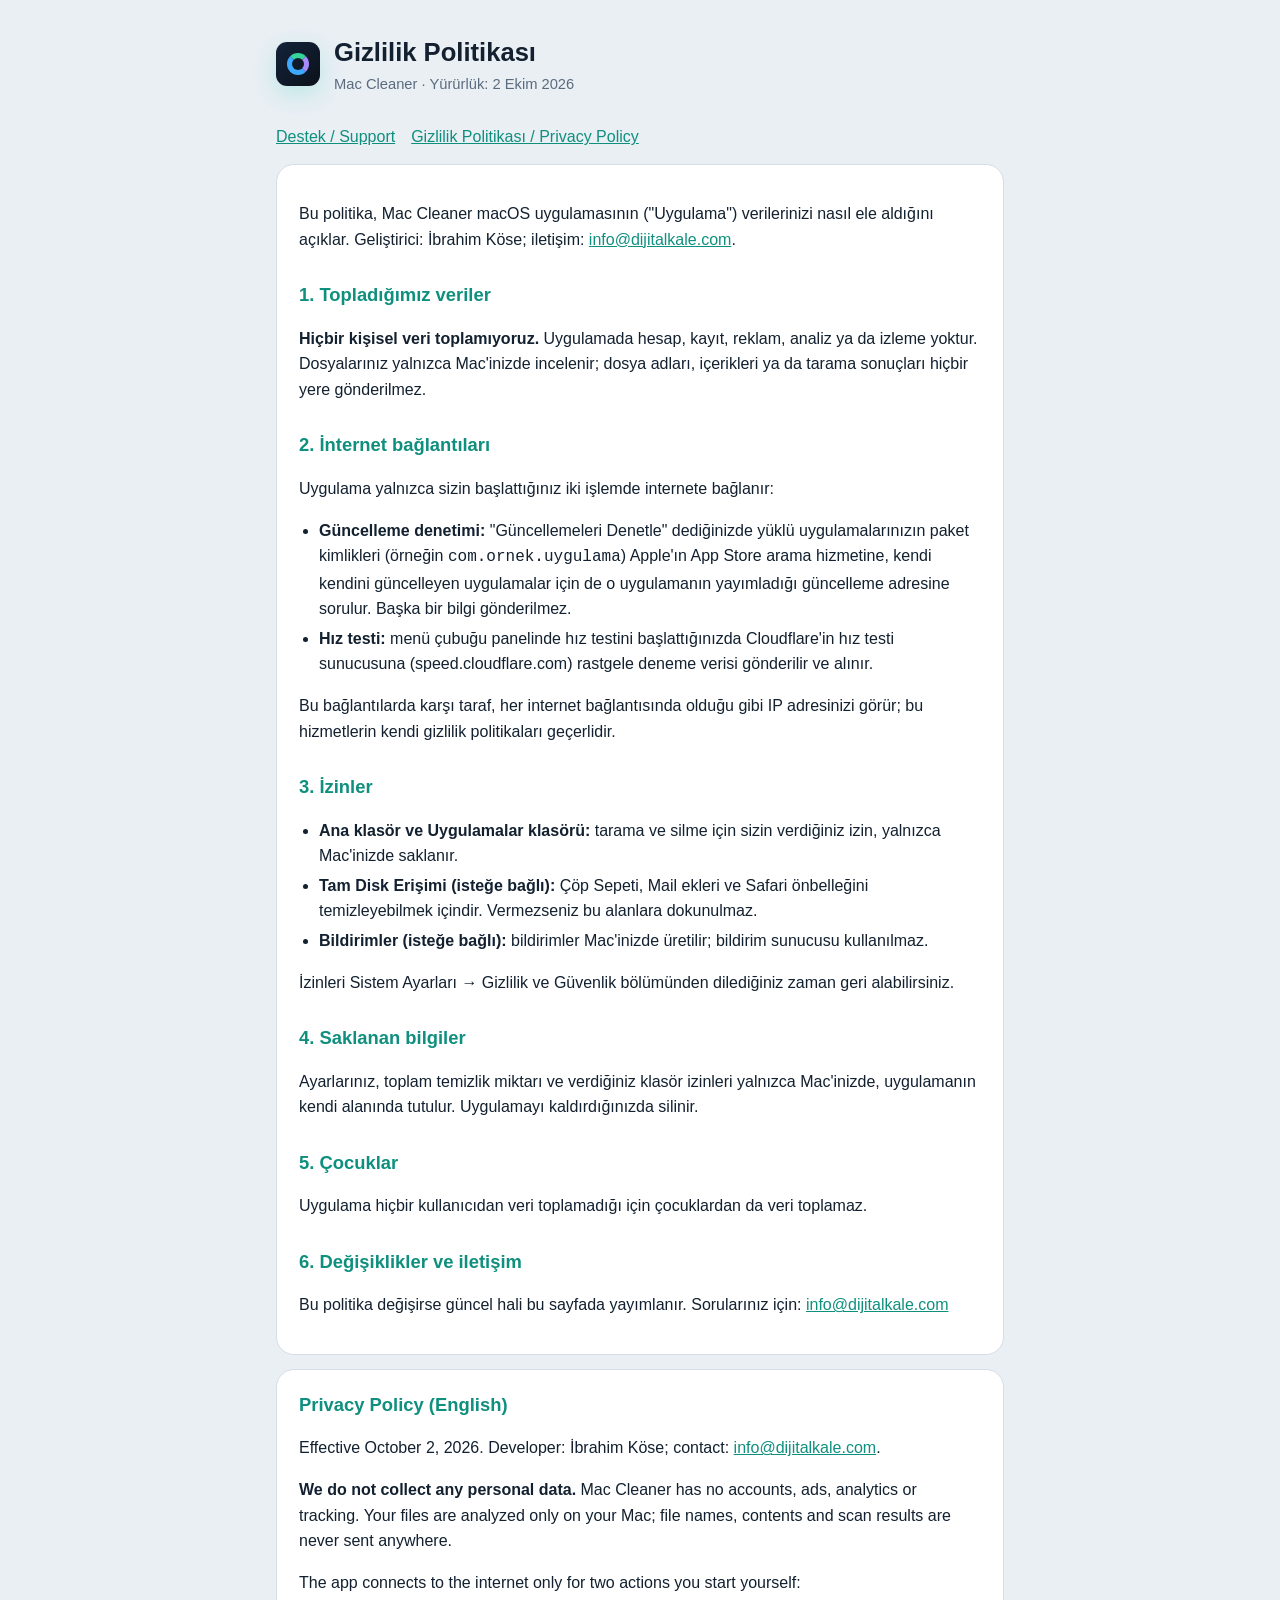
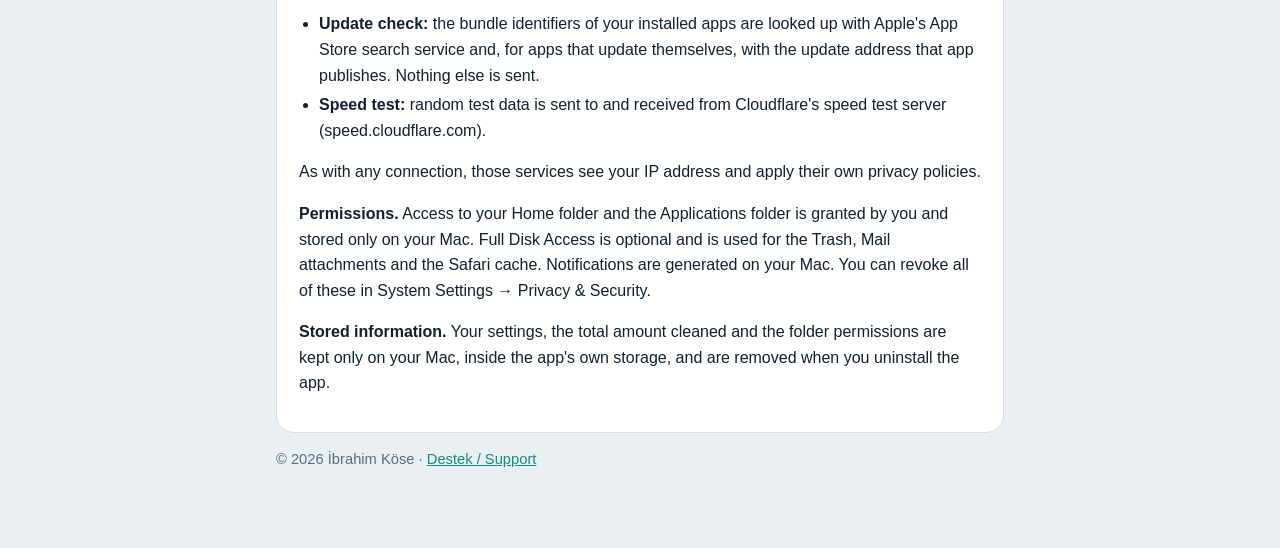
==== gizlilik.html @ 68f70c66 "Mac Cleaner support and privacy pages Co-Authored-By: Claude Fable 5.1 <noreply@anthropic.com>" ====
<!doctype html><html lang="tr"><head><meta charset="utf-8"><meta name="viewport" content="width=device-width,initial-scale=1">
<title>Mac Cleaner — Gizlilik Politikası</title><link rel="stylesheet" href="stil.css"></head><body><main>
<header><div class="logo"><span></span></div><div><h1>Gizlilik Politikası</h1><div class="soluk">Mac Cleaner · Yürürlük: 2 Ekim 2026</div></div></header>
<nav><a href="./">Destek / Support</a><a href="gizlilik.html">Gizlilik Politikası / Privacy Policy</a></nav>
<div class="kart">
<p>Bu politika, Mac Cleaner macOS uygulamasının ("Uygulama") verilerinizi nasıl ele aldığını açıklar. Geliştirici: İbrahim Köse; iletişim: <a href="mailto:info@dijitalkale.com">info@dijitalkale.com</a>.</p>

<h2>1. Topladığımız veriler</h2>
<p><strong>Hiçbir kişisel veri toplamıyoruz.</strong> Uygulamada hesap, kayıt, reklam, analiz ya da izleme yoktur. Dosyalarınız yalnızca Mac'inizde incelenir; dosya adları, içerikleri ya da tarama sonuçları hiçbir yere gönderilmez.</p>

<h2>2. İnternet bağlantıları</h2>
<p>Uygulama yalnızca sizin başlattığınız iki işlemde internete bağlanır:</p>
<ul>
<li><strong>Güncelleme denetimi:</strong> "Güncellemeleri Denetle" dediğinizde yüklü uygulamalarınızın paket kimlikleri (örneğin <code>com.ornek.uygulama</code>) Apple'ın App Store arama hizmetine, kendi kendini güncelleyen uygulamalar için de o uygulamanın yayımladığı güncelleme adresine sorulur. Başka bir bilgi gönderilmez.</li>
<li><strong>Hız testi:</strong> menü çubuğu panelinde hız testini başlattığınızda Cloudflare'in hız testi sunucusuna (speed.cloudflare.com) rastgele deneme verisi gönderilir ve alınır.</li>
</ul>
<p>Bu bağlantılarda karşı taraf, her internet bağlantısında olduğu gibi IP adresinizi görür; bu hizmetlerin kendi gizlilik politikaları geçerlidir.</p>

<h2>3. İzinler</h2>
<ul>
<li><strong>Ana klasör ve Uygulamalar klasörü:</strong> tarama ve silme için sizin verdiğiniz izin, yalnızca Mac'inizde saklanır.</li>
<li><strong>Tam Disk Erişimi (isteğe bağlı):</strong> Çöp Sepeti, Mail ekleri ve Safari önbelleğini temizleyebilmek içindir. Vermezseniz bu alanlara dokunulmaz.</li>
<li><strong>Bildirimler (isteğe bağlı):</strong> bildirimler Mac'inizde üretilir; bildirim sunucusu kullanılmaz.</li>
</ul>
<p>İzinleri Sistem Ayarları → Gizlilik ve Güvenlik bölümünden dilediğiniz zaman geri alabilirsiniz.</p>

<h2>4. Saklanan bilgiler</h2>
<p>Ayarlarınız, toplam temizlik miktarı ve verdiğiniz klasör izinleri yalnızca Mac'inizde, uygulamanın kendi alanında tutulur. Uygulamayı kaldırdığınızda silinir.</p>

<h2>5. Çocuklar</h2>
<p>Uygulama hiçbir kullanıcıdan veri toplamadığı için çocuklardan da veri toplamaz.</p>

<h2>6. Değişiklikler ve iletişim</h2>
<p>Bu politika değişirse güncel hali bu sayfada yayımlanır. Sorularınız için: <a href="mailto:info@dijitalkale.com">info@dijitalkale.com</a></p>
</div>

<div class="kart" lang="en">
<h2 style="margin-top:0">Privacy Policy (English)</h2>
<p>Effective October 2, 2026. Developer: İbrahim Köse; contact: <a href="mailto:info@dijitalkale.com">info@dijitalkale.com</a>.</p>
<p><strong>We do not collect any personal data.</strong> Mac Cleaner has no accounts, ads, analytics or tracking. Your files are analyzed only on your Mac; file names, contents and scan results are never sent anywhere.</p>
<p>The app connects to the internet only for two actions you start yourself:</p>
<ul>
<li><strong>Update check:</strong> the bundle identifiers of your installed apps are looked up with Apple's App Store search service and, for apps that update themselves, with the update address that app publishes. Nothing else is sent.</li>
<li><strong>Speed test:</strong> random test data is sent to and received from Cloudflare's speed test server (speed.cloudflare.com).</li>
</ul>
<p>As with any connection, those services see your IP address and apply their own privacy policies.</p>
<p><strong>Permissions.</strong> Access to your Home folder and the Applications folder is granted by you and stored only on your Mac. Full Disk Access is optional and is used for the Trash, Mail attachments and the Safari cache. Notifications are generated on your Mac. You can revoke all of these in System Settings → Privacy &amp; Security.</p>
<p><strong>Stored information.</strong> Your settings, the total amount cleaned and the folder permissions are kept only on your Mac, inside the app's own storage, and are removed when you uninstall the app.</p>
</div>
<p class="soluk">© 2026 İbrahim Köse · <a href="./">Destek / Support</a></p>
</main></body></html>
---- stil.css ----
:root{--zemin:#0B111A;--kart:#131E2E;--kenar:#22334A;--metin:#E8EEF5;--soluk:#93A3B8;--vurgu:#35C2AF}
@media (prefers-color-scheme: light){:root{--zemin:#EAEFF4;--kart:#FFFFFF;--kenar:#D5DDE6;--metin:#12202F;--soluk:#5B6B7F;--vurgu:#0F8F7E}}
*{box-sizing:border-box}body{margin:0;background:var(--zemin);color:var(--metin);font:16px/1.6 -apple-system,BlinkMacSystemFont,"Segoe UI",Roboto,sans-serif}
main{max-width:760px;margin:0 auto;padding:32px 16px 64px}
header{display:flex;align-items:center;gap:14px;margin-bottom:28px}
header .logo{width:44px;height:44px;border-radius:11px;background:linear-gradient(135deg,#13233A,#0B111A);display:grid;place-items:center;box-shadow:0 8px 24px rgba(45,212,191,.25)}
header .logo span{width:22px;height:22px;border-radius:50%;border:5px solid #3DA8FF;border-top-color:#35D49A;border-right-color:#A78BFA;display:block}
h1{font-size:1.6rem;margin:0}h2{font-size:1.15rem;margin:28px 0 8px;color:var(--vurgu)}
.kart{background:var(--kart);border:1px solid var(--kenar);border-radius:18px;padding:20px 22px;margin:14px 0}
a{color:var(--vurgu)}.soluk{color:var(--soluk);font-size:.92rem}ul{padding-left:20px}li{margin:4px 0}
nav a{margin-right:16px}
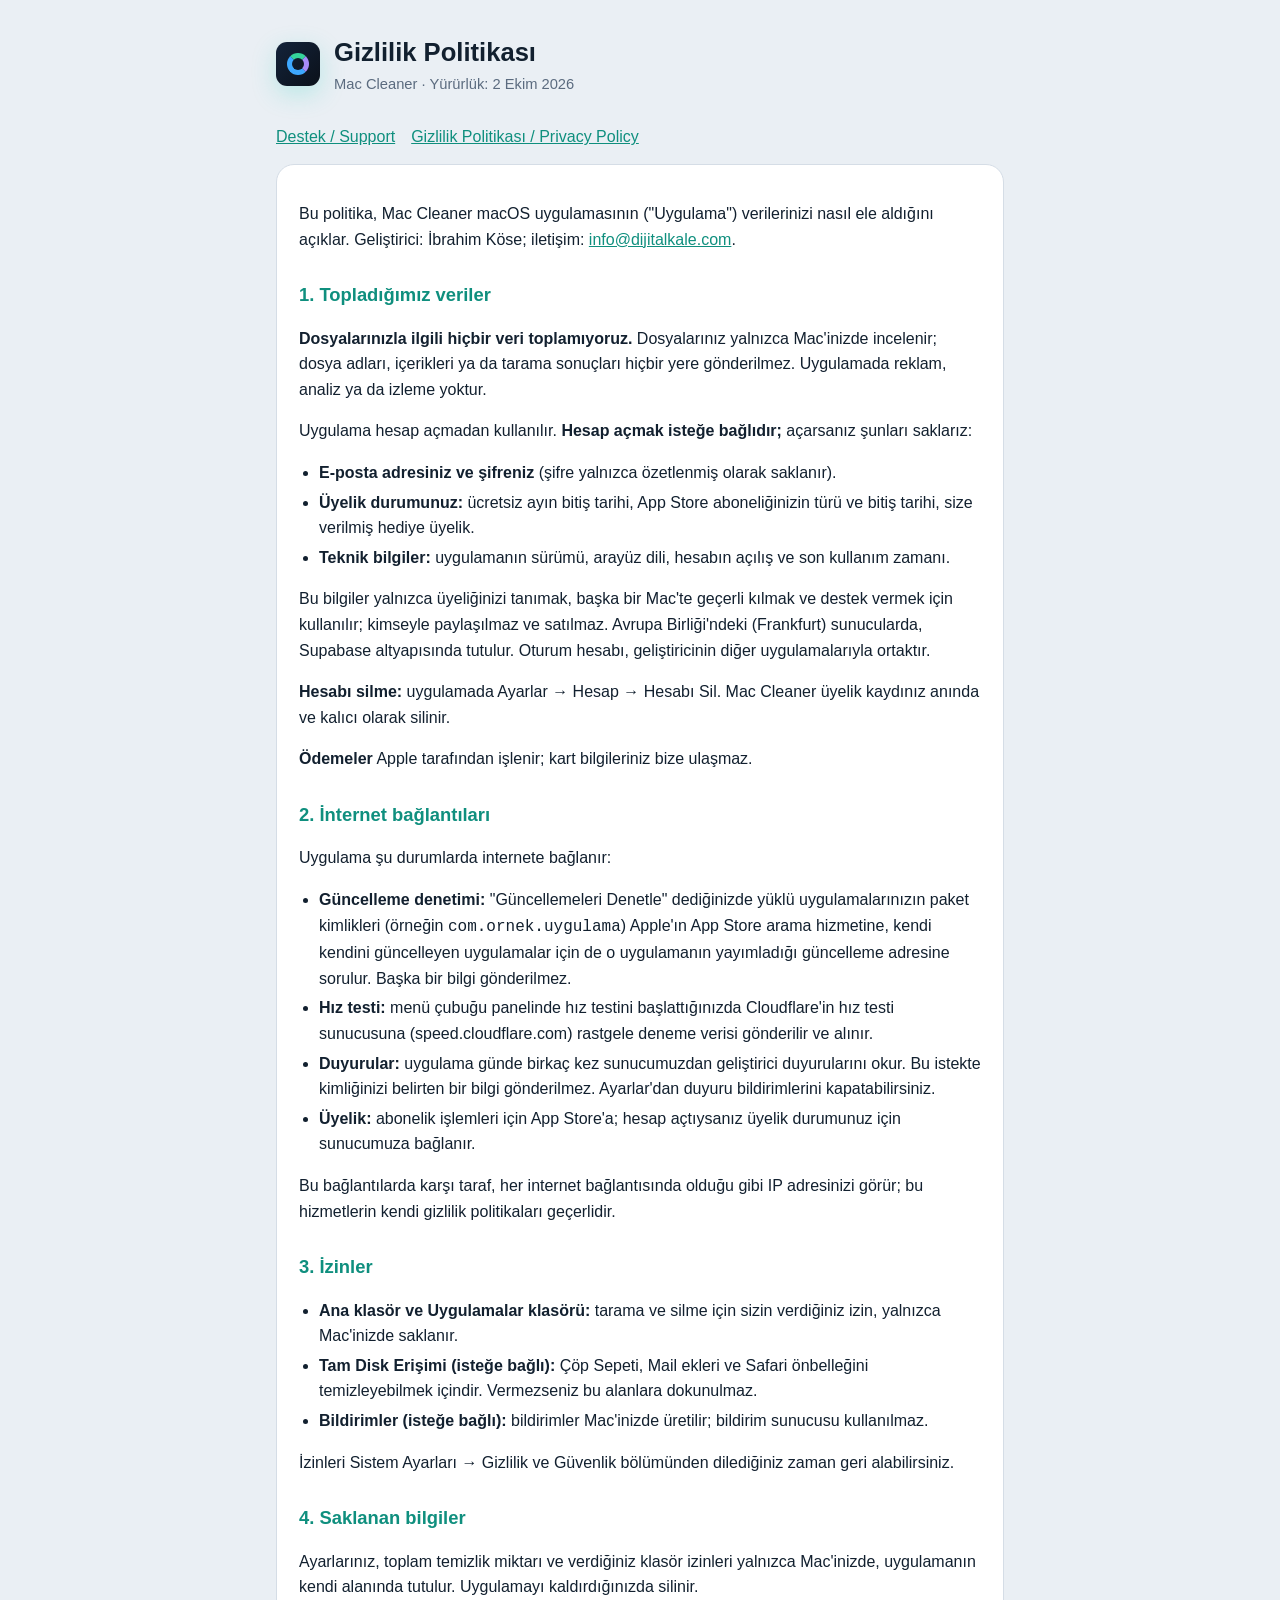
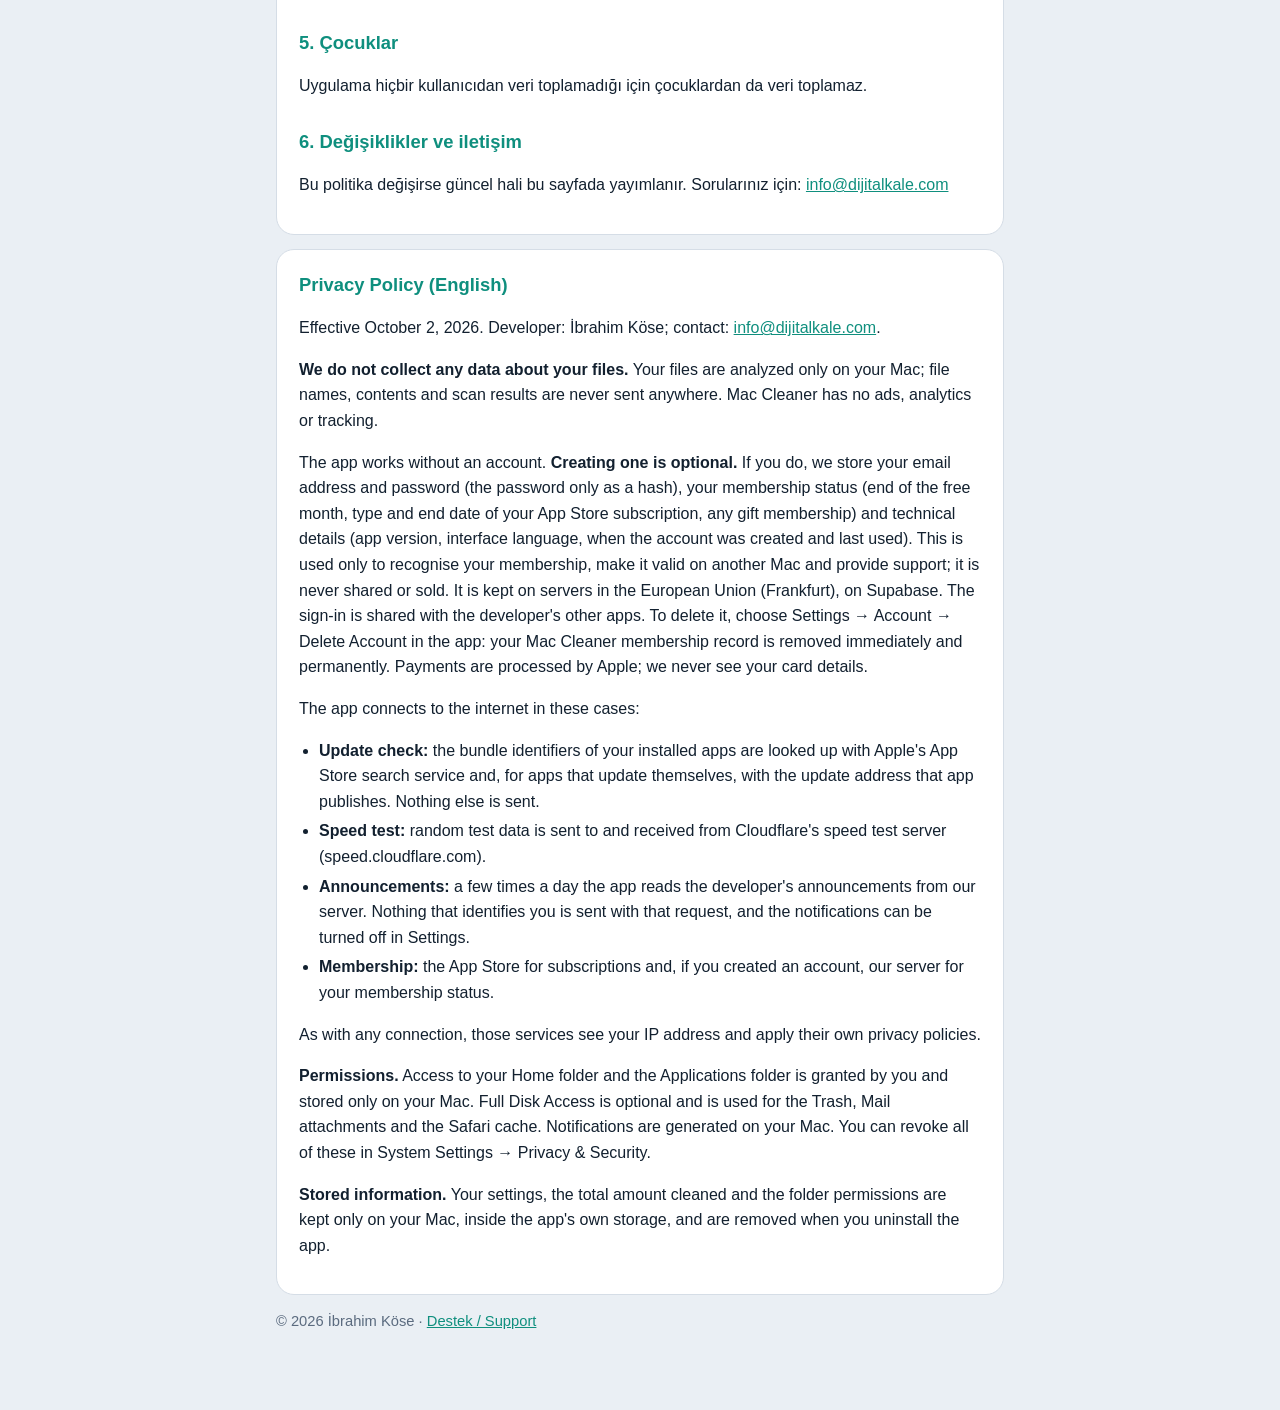
==== commit 26303149: "Account pages (email confirmation, new password), membership and account in the privacy policy Co-Au" ====
--- a/gizlilik.html
+++ b/gizlilik.html
@@ -6,13 +6,24 @@
 <p>Bu politika, Mac Cleaner macOS uygulamasının ("Uygulama") verilerinizi nasıl ele aldığını açıklar. Geliştirici: İbrahim Köse; iletişim: <a href="mailto:info@dijitalkale.com">info@dijitalkale.com</a>.</p>
 
 <h2>1. Topladığımız veriler</h2>
-<p><strong>Hiçbir kişisel veri toplamıyoruz.</strong> Uygulamada hesap, kayıt, reklam, analiz ya da izleme yoktur. Dosyalarınız yalnızca Mac'inizde incelenir; dosya adları, içerikleri ya da tarama sonuçları hiçbir yere gönderilmez.</p>
+<p><strong>Dosyalarınızla ilgili hiçbir veri toplamıyoruz.</strong> Dosyalarınız yalnızca Mac'inizde incelenir; dosya adları, içerikleri ya da tarama sonuçları hiçbir yere gönderilmez. Uygulamada reklam, analiz ya da izleme yoktur.</p>
+<p>Uygulama hesap açmadan kullanılır. <strong>Hesap açmak isteğe bağlıdır;</strong> açarsanız şunları saklarız:</p>
+<ul>
+<li><strong>E-posta adresiniz ve şifreniz</strong> (şifre yalnızca özetlenmiş olarak saklanır).</li>
+<li><strong>Üyelik durumunuz:</strong> ücretsiz ayın bitiş tarihi, App Store aboneliğinizin türü ve bitiş tarihi, size verilmiş hediye üyelik.</li>
+<li><strong>Teknik bilgiler:</strong> uygulamanın sürümü, arayüz dili, hesabın açılış ve son kullanım zamanı.</li>
+</ul>
+<p>Bu bilgiler yalnızca üyeliğinizi tanımak, başka bir Mac'te geçerli kılmak ve destek vermek için kullanılır; kimseyle paylaşılmaz ve satılmaz. Avrupa Birliği'ndeki (Frankfurt) sunucularda, Supabase altyapısında tutulur. Oturum hesabı, geliştiricinin diğer uygulamalarıyla ortaktır.</p>
+<p><strong>Hesabı silme:</strong> uygulamada Ayarlar → Hesap → Hesabı Sil. Mac Cleaner üyelik kaydınız anında ve kalıcı olarak silinir.</p>
+<p><strong>Ödemeler</strong> Apple tarafından işlenir; kart bilgileriniz bize ulaşmaz.</p>
 
 <h2>2. İnternet bağlantıları</h2>
-<p>Uygulama yalnızca sizin başlattığınız iki işlemde internete bağlanır:</p>
+<p>Uygulama şu durumlarda internete bağlanır:</p>
 <ul>
 <li><strong>Güncelleme denetimi:</strong> "Güncellemeleri Denetle" dediğinizde yüklü uygulamalarınızın paket kimlikleri (örneğin <code>com.ornek.uygulama</code>) Apple'ın App Store arama hizmetine, kendi kendini güncelleyen uygulamalar için de o uygulamanın yayımladığı güncelleme adresine sorulur. Başka bir bilgi gönderilmez.</li>
 <li><strong>Hız testi:</strong> menü çubuğu panelinde hız testini başlattığınızda Cloudflare'in hız testi sunucusuna (speed.cloudflare.com) rastgele deneme verisi gönderilir ve alınır.</li>
+<li><strong>Duyurular:</strong> uygulama günde birkaç kez sunucumuzdan geliştirici duyurularını okur. Bu istekte kimliğinizi belirten bir bilgi gönderilmez. Ayarlar'dan duyuru bildirimlerini kapatabilirsiniz.</li>
+<li><strong>Üyelik:</strong> abonelik işlemleri için App Store'a; hesap açtıysanız üyelik durumunuz için sunucumuza bağlanır.</li>
 </ul>
 <p>Bu bağlantılarda karşı taraf, her internet bağlantısında olduğu gibi IP adresinizi görür; bu hizmetlerin kendi gizlilik politikaları geçerlidir.</p>
 
@@ -37,11 +48,14 @@
 <div class="kart" lang="en">
 <h2 style="margin-top:0">Privacy Policy (English)</h2>
 <p>Effective October 2, 2026. Developer: İbrahim Köse; contact: <a href="mailto:info@dijitalkale.com">info@dijitalkale.com</a>.</p>
-<p><strong>We do not collect any personal data.</strong> Mac Cleaner has no accounts, ads, analytics or tracking. Your files are analyzed only on your Mac; file names, contents and scan results are never sent anywhere.</p>
-<p>The app connects to the internet only for two actions you start yourself:</p>
+<p><strong>We do not collect any data about your files.</strong> Your files are analyzed only on your Mac; file names, contents and scan results are never sent anywhere. Mac Cleaner has no ads, analytics or tracking.</p>
+<p>The app works without an account. <strong>Creating one is optional.</strong> If you do, we store your email address and password (the password only as a hash), your membership status (end of the free month, type and end date of your App Store subscription, any gift membership) and technical details (app version, interface language, when the account was created and last used). This is used only to recognise your membership, make it valid on another Mac and provide support; it is never shared or sold. It is kept on servers in the European Union (Frankfurt), on Supabase. The sign-in is shared with the developer's other apps. To delete it, choose Settings → Account → Delete Account in the app: your Mac Cleaner membership record is removed immediately and permanently. Payments are processed by Apple; we never see your card details.</p>
+<p>The app connects to the internet in these cases:</p>
 <ul>
 <li><strong>Update check:</strong> the bundle identifiers of your installed apps are looked up with Apple's App Store search service and, for apps that update themselves, with the update address that app publishes. Nothing else is sent.</li>
 <li><strong>Speed test:</strong> random test data is sent to and received from Cloudflare's speed test server (speed.cloudflare.com).</li>
+<li><strong>Announcements:</strong> a few times a day the app reads the developer's announcements from our server. Nothing that identifies you is sent with that request, and the notifications can be turned off in Settings.</li>
+<li><strong>Membership:</strong> the App Store for subscriptions and, if you created an account, our server for your membership status.</li>
 </ul>
 <p>As with any connection, those services see your IP address and apply their own privacy policies.</p>
 <p><strong>Permissions.</strong> Access to your Home folder and the Applications folder is granted by you and stored only on your Mac. Full Disk Access is optional and is used for the Trash, Mail attachments and the Safari cache. Notifications are generated on your Mac. You can revoke all of these in System Settings → Privacy &amp; Security.</p>
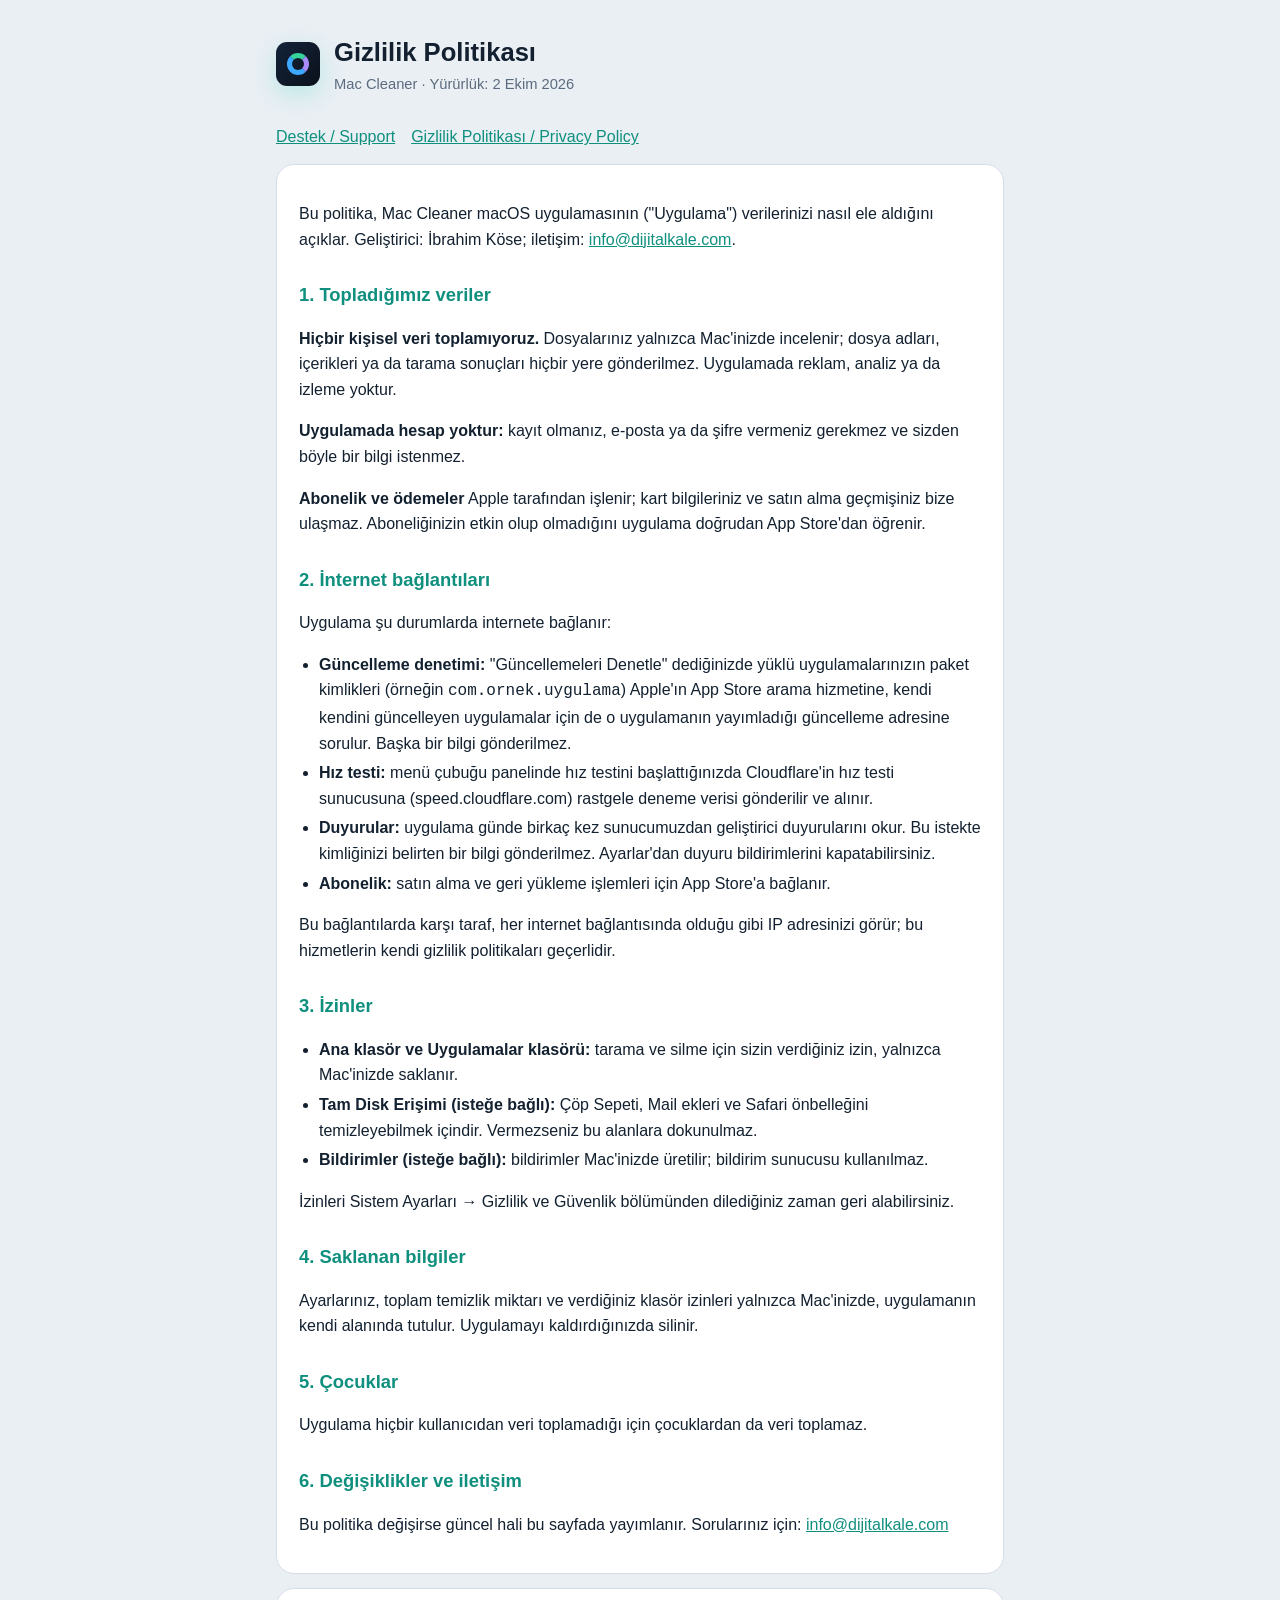
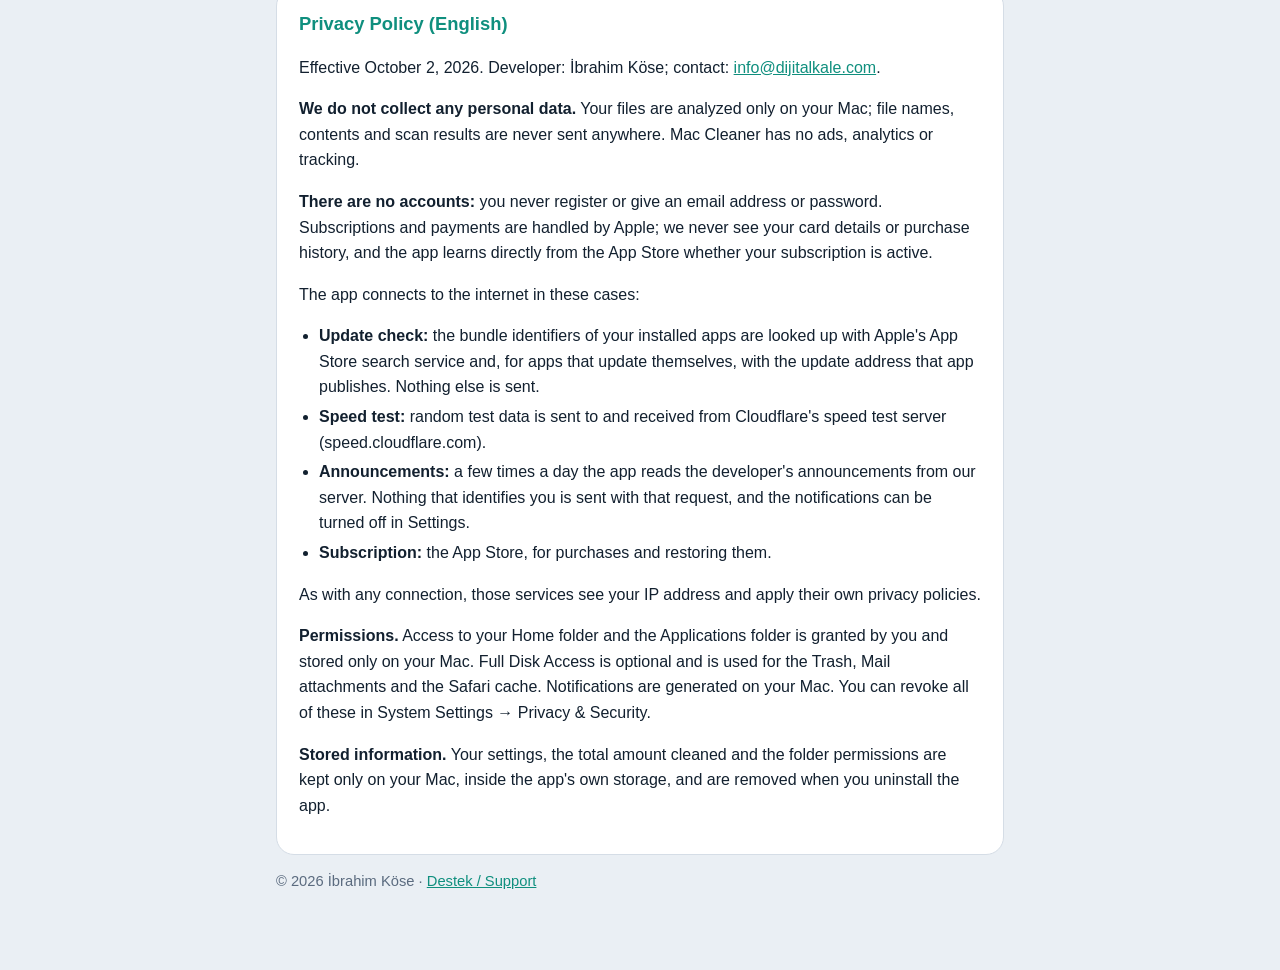
==== commit 5f659468: "No accounts: remove the confirmation and password pages, say so in the privacy policy Co-Authored-By" ====
--- a/gizlilik.html
+++ b/gizlilik.html
@@ -6,16 +6,9 @@
 <p>Bu politika, Mac Cleaner macOS uygulamasının ("Uygulama") verilerinizi nasıl ele aldığını açıklar. Geliştirici: İbrahim Köse; iletişim: <a href="mailto:info@dijitalkale.com">info@dijitalkale.com</a>.</p>
 
 <h2>1. Topladığımız veriler</h2>
-<p><strong>Dosyalarınızla ilgili hiçbir veri toplamıyoruz.</strong> Dosyalarınız yalnızca Mac'inizde incelenir; dosya adları, içerikleri ya da tarama sonuçları hiçbir yere gönderilmez. Uygulamada reklam, analiz ya da izleme yoktur.</p>
-<p>Uygulama hesap açmadan kullanılır. <strong>Hesap açmak isteğe bağlıdır;</strong> açarsanız şunları saklarız:</p>
-<ul>
-<li><strong>E-posta adresiniz ve şifreniz</strong> (şifre yalnızca özetlenmiş olarak saklanır).</li>
-<li><strong>Üyelik durumunuz:</strong> ücretsiz ayın bitiş tarihi, App Store aboneliğinizin türü ve bitiş tarihi, size verilmiş hediye üyelik.</li>
-<li><strong>Teknik bilgiler:</strong> uygulamanın sürümü, arayüz dili, hesabın açılış ve son kullanım zamanı.</li>
-</ul>
-<p>Bu bilgiler yalnızca üyeliğinizi tanımak, başka bir Mac'te geçerli kılmak ve destek vermek için kullanılır; kimseyle paylaşılmaz ve satılmaz. Avrupa Birliği'ndeki (Frankfurt) sunucularda, Supabase altyapısında tutulur. Oturum hesabı, geliştiricinin diğer uygulamalarıyla ortaktır.</p>
-<p><strong>Hesabı silme:</strong> uygulamada Ayarlar → Hesap → Hesabı Sil. Mac Cleaner üyelik kaydınız anında ve kalıcı olarak silinir.</p>
-<p><strong>Ödemeler</strong> Apple tarafından işlenir; kart bilgileriniz bize ulaşmaz.</p>
+<p><strong>Hiçbir kişisel veri toplamıyoruz.</strong> Dosyalarınız yalnızca Mac'inizde incelenir; dosya adları, içerikleri ya da tarama sonuçları hiçbir yere gönderilmez. Uygulamada reklam, analiz ya da izleme yoktur.</p>
+<p><strong>Uygulamada hesap yoktur:</strong> kayıt olmanız, e-posta ya da şifre vermeniz gerekmez ve sizden böyle bir bilgi istenmez.</p>
+<p><strong>Abonelik ve ödemeler</strong> Apple tarafından işlenir; kart bilgileriniz ve satın alma geçmişiniz bize ulaşmaz. Aboneliğinizin etkin olup olmadığını uygulama doğrudan App Store'dan öğrenir.</p>
 
 <h2>2. İnternet bağlantıları</h2>
 <p>Uygulama şu durumlarda internete bağlanır:</p>
@@ -23,7 +16,7 @@
 <li><strong>Güncelleme denetimi:</strong> "Güncellemeleri Denetle" dediğinizde yüklü uygulamalarınızın paket kimlikleri (örneğin <code>com.ornek.uygulama</code>) Apple'ın App Store arama hizmetine, kendi kendini güncelleyen uygulamalar için de o uygulamanın yayımladığı güncelleme adresine sorulur. Başka bir bilgi gönderilmez.</li>
 <li><strong>Hız testi:</strong> menü çubuğu panelinde hız testini başlattığınızda Cloudflare'in hız testi sunucusuna (speed.cloudflare.com) rastgele deneme verisi gönderilir ve alınır.</li>
 <li><strong>Duyurular:</strong> uygulama günde birkaç kez sunucumuzdan geliştirici duyurularını okur. Bu istekte kimliğinizi belirten bir bilgi gönderilmez. Ayarlar'dan duyuru bildirimlerini kapatabilirsiniz.</li>
-<li><strong>Üyelik:</strong> abonelik işlemleri için App Store'a; hesap açtıysanız üyelik durumunuz için sunucumuza bağlanır.</li>
+<li><strong>Abonelik:</strong> satın alma ve geri yükleme işlemleri için App Store'a bağlanır.</li>
 </ul>
 <p>Bu bağlantılarda karşı taraf, her internet bağlantısında olduğu gibi IP adresinizi görür; bu hizmetlerin kendi gizlilik politikaları geçerlidir.</p>
 
@@ -48,14 +41,14 @@
 <div class="kart" lang="en">
 <h2 style="margin-top:0">Privacy Policy (English)</h2>
 <p>Effective October 2, 2026. Developer: İbrahim Köse; contact: <a href="mailto:info@dijitalkale.com">info@dijitalkale.com</a>.</p>
-<p><strong>We do not collect any data about your files.</strong> Your files are analyzed only on your Mac; file names, contents and scan results are never sent anywhere. Mac Cleaner has no ads, analytics or tracking.</p>
-<p>The app works without an account. <strong>Creating one is optional.</strong> If you do, we store your email address and password (the password only as a hash), your membership status (end of the free month, type and end date of your App Store subscription, any gift membership) and technical details (app version, interface language, when the account was created and last used). This is used only to recognise your membership, make it valid on another Mac and provide support; it is never shared or sold. It is kept on servers in the European Union (Frankfurt), on Supabase. The sign-in is shared with the developer's other apps. To delete it, choose Settings → Account → Delete Account in the app: your Mac Cleaner membership record is removed immediately and permanently. Payments are processed by Apple; we never see your card details.</p>
+<p><strong>We do not collect any personal data.</strong> Your files are analyzed only on your Mac; file names, contents and scan results are never sent anywhere. Mac Cleaner has no ads, analytics or tracking.</p>
+<p><strong>There are no accounts:</strong> you never register or give an email address or password. Subscriptions and payments are handled by Apple; we never see your card details or purchase history, and the app learns directly from the App Store whether your subscription is active.</p>
 <p>The app connects to the internet in these cases:</p>
 <ul>
 <li><strong>Update check:</strong> the bundle identifiers of your installed apps are looked up with Apple's App Store search service and, for apps that update themselves, with the update address that app publishes. Nothing else is sent.</li>
 <li><strong>Speed test:</strong> random test data is sent to and received from Cloudflare's speed test server (speed.cloudflare.com).</li>
 <li><strong>Announcements:</strong> a few times a day the app reads the developer's announcements from our server. Nothing that identifies you is sent with that request, and the notifications can be turned off in Settings.</li>
-<li><strong>Membership:</strong> the App Store for subscriptions and, if you created an account, our server for your membership status.</li>
+<li><strong>Subscription:</strong> the App Store, for purchases and restoring them.</li>
 </ul>
 <p>As with any connection, those services see your IP address and apply their own privacy policies.</p>
 <p><strong>Permissions.</strong> Access to your Home folder and the Applications folder is granted by you and stored only on your Mac. Full Disk Access is optional and is used for the Trash, Mail attachments and the Safari cache. Notifications are generated on your Mac. You can revoke all of these in System Settings → Privacy &amp; Security.</p>
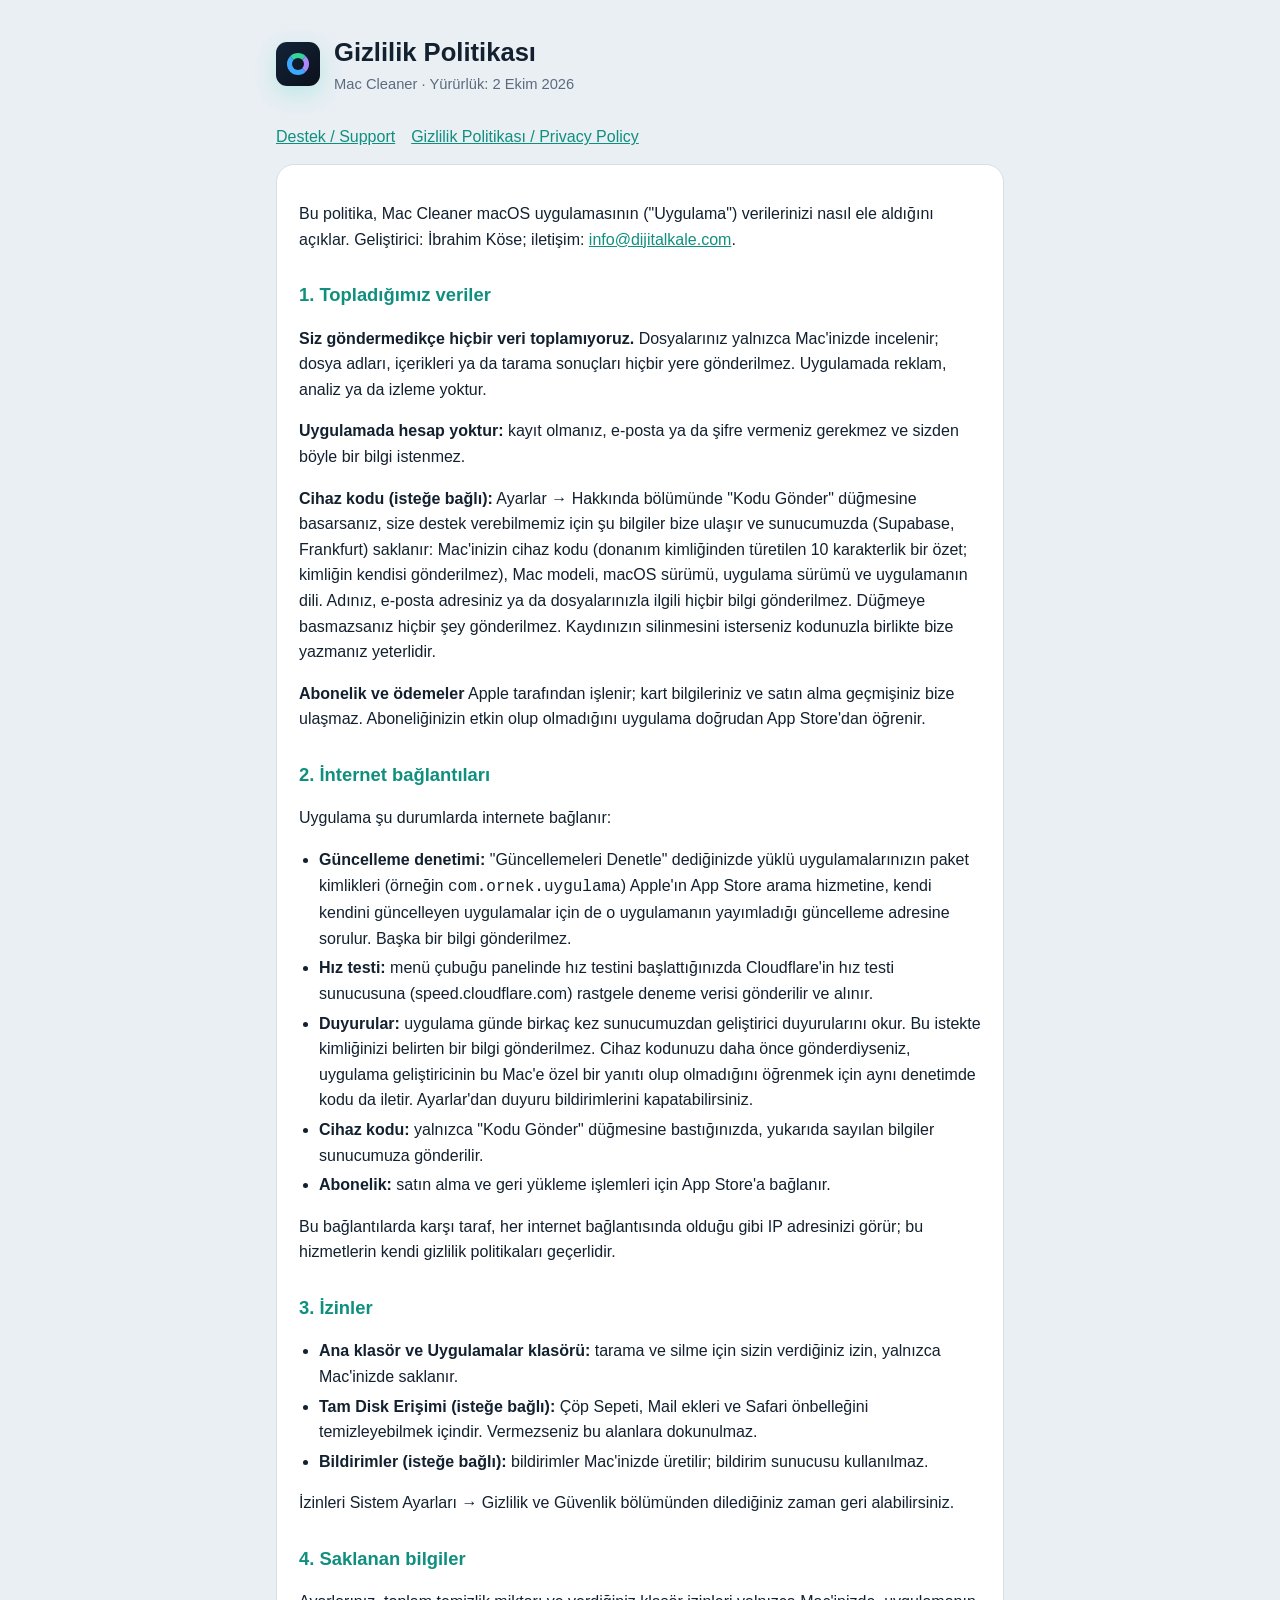
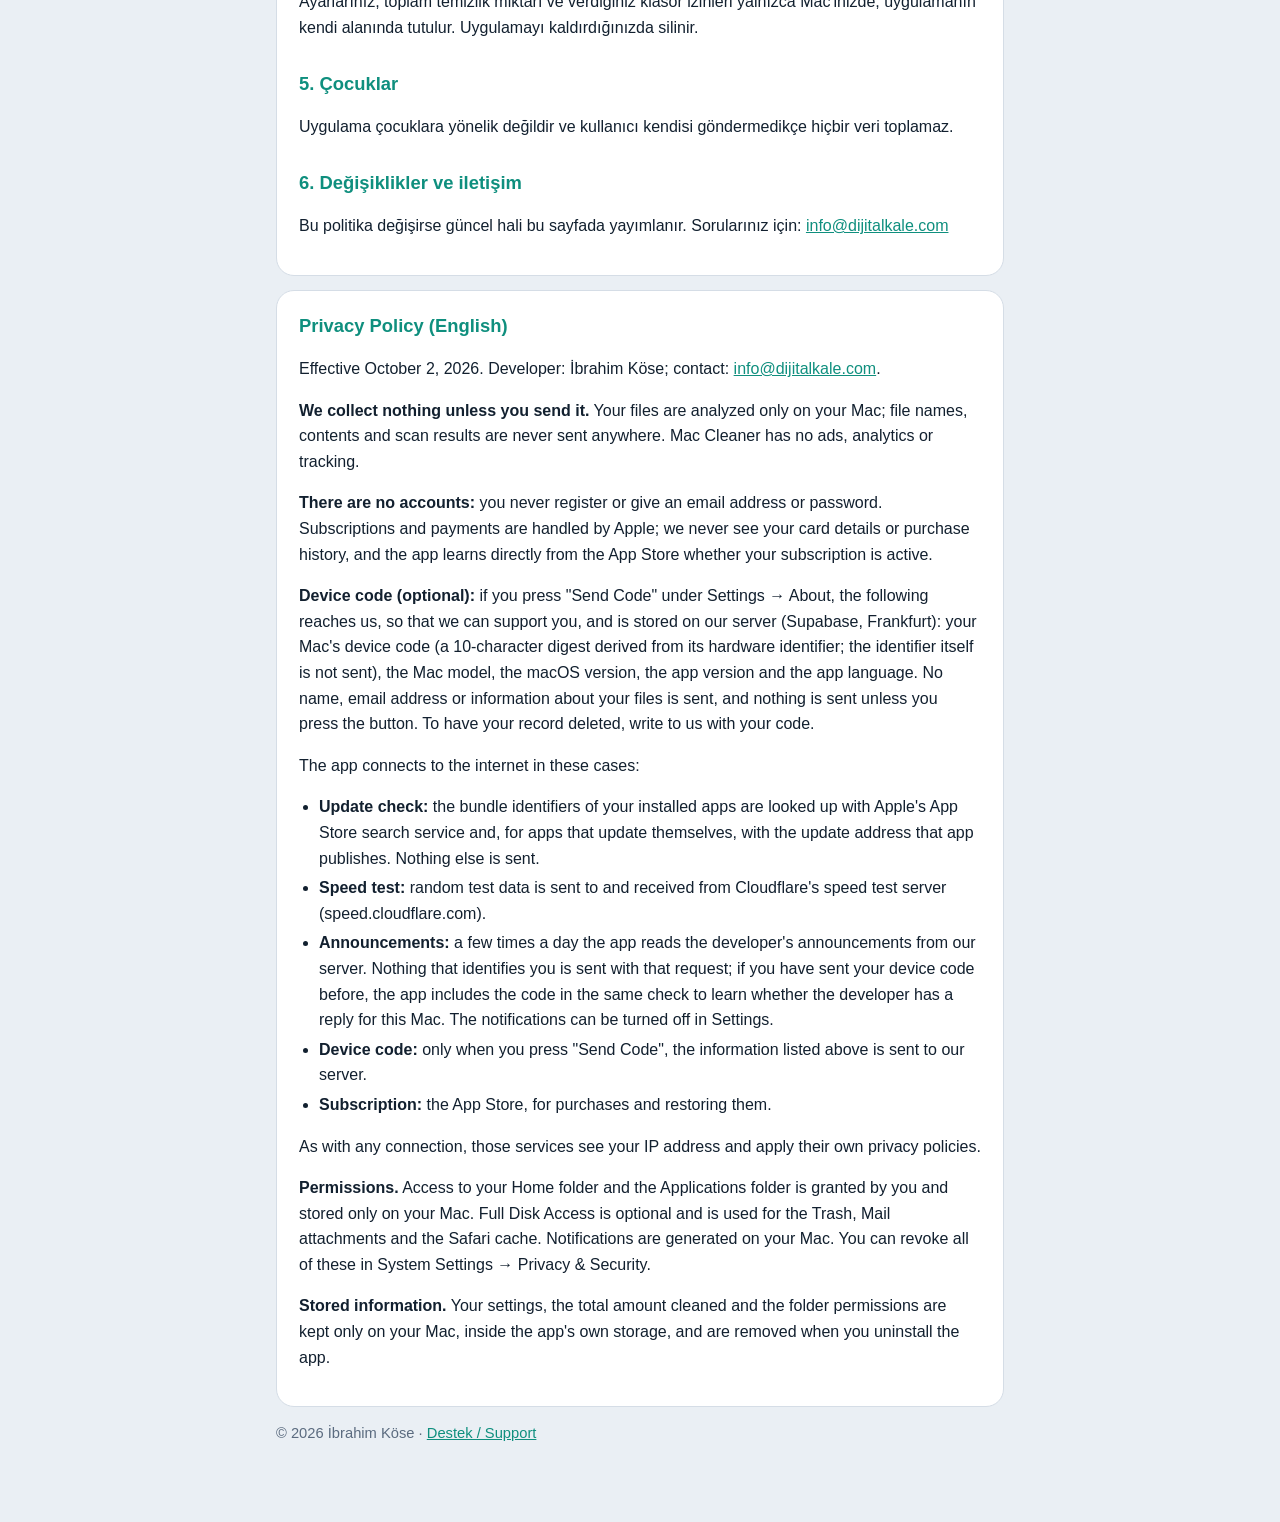
==== commit f201e7fd: "Privacy policy: the optional device code that a user can send for support Co-Authored-By: Claude Fab" ====
--- a/gizlilik.html
+++ b/gizlilik.html
@@ -6,8 +6,9 @@
 <p>Bu politika, Mac Cleaner macOS uygulamasının ("Uygulama") verilerinizi nasıl ele aldığını açıklar. Geliştirici: İbrahim Köse; iletişim: <a href="mailto:info@dijitalkale.com">info@dijitalkale.com</a>.</p>
 
 <h2>1. Topladığımız veriler</h2>
-<p><strong>Hiçbir kişisel veri toplamıyoruz.</strong> Dosyalarınız yalnızca Mac'inizde incelenir; dosya adları, içerikleri ya da tarama sonuçları hiçbir yere gönderilmez. Uygulamada reklam, analiz ya da izleme yoktur.</p>
+<p><strong>Siz göndermedikçe hiçbir veri toplamıyoruz.</strong> Dosyalarınız yalnızca Mac'inizde incelenir; dosya adları, içerikleri ya da tarama sonuçları hiçbir yere gönderilmez. Uygulamada reklam, analiz ya da izleme yoktur.</p>
 <p><strong>Uygulamada hesap yoktur:</strong> kayıt olmanız, e-posta ya da şifre vermeniz gerekmez ve sizden böyle bir bilgi istenmez.</p>
+<p><strong>Cihaz kodu (isteğe bağlı):</strong> Ayarlar → Hakkında bölümünde "Kodu Gönder" düğmesine basarsanız, size destek verebilmemiz için şu bilgiler bize ulaşır ve sunucumuzda (Supabase, Frankfurt) saklanır: Mac'inizin cihaz kodu (donanım kimliğinden türetilen 10 karakterlik bir özet; kimliğin kendisi gönderilmez), Mac modeli, macOS sürümü, uygulama sürümü ve uygulamanın dili. Adınız, e-posta adresiniz ya da dosyalarınızla ilgili hiçbir bilgi gönderilmez. Düğmeye basmazsanız hiçbir şey gönderilmez. Kaydınızın silinmesini isterseniz kodunuzla birlikte bize yazmanız yeterlidir.</p>
 <p><strong>Abonelik ve ödemeler</strong> Apple tarafından işlenir; kart bilgileriniz ve satın alma geçmişiniz bize ulaşmaz. Aboneliğinizin etkin olup olmadığını uygulama doğrudan App Store'dan öğrenir.</p>
 
 <h2>2. İnternet bağlantıları</h2>
@@ -15,7 +16,8 @@
 <ul>
 <li><strong>Güncelleme denetimi:</strong> "Güncellemeleri Denetle" dediğinizde yüklü uygulamalarınızın paket kimlikleri (örneğin <code>com.ornek.uygulama</code>) Apple'ın App Store arama hizmetine, kendi kendini güncelleyen uygulamalar için de o uygulamanın yayımladığı güncelleme adresine sorulur. Başka bir bilgi gönderilmez.</li>
 <li><strong>Hız testi:</strong> menü çubuğu panelinde hız testini başlattığınızda Cloudflare'in hız testi sunucusuna (speed.cloudflare.com) rastgele deneme verisi gönderilir ve alınır.</li>
-<li><strong>Duyurular:</strong> uygulama günde birkaç kez sunucumuzdan geliştirici duyurularını okur. Bu istekte kimliğinizi belirten bir bilgi gönderilmez. Ayarlar'dan duyuru bildirimlerini kapatabilirsiniz.</li>
+<li><strong>Duyurular:</strong> uygulama günde birkaç kez sunucumuzdan geliştirici duyurularını okur. Bu istekte kimliğinizi belirten bir bilgi gönderilmez. Cihaz kodunuzu daha önce gönderdiyseniz, uygulama geliştiricinin bu Mac'e özel bir yanıtı olup olmadığını öğrenmek için aynı denetimde kodu da iletir. Ayarlar'dan duyuru bildirimlerini kapatabilirsiniz.</li>
+<li><strong>Cihaz kodu:</strong> yalnızca "Kodu Gönder" düğmesine bastığınızda, yukarıda sayılan bilgiler sunucumuza gönderilir.</li>
 <li><strong>Abonelik:</strong> satın alma ve geri yükleme işlemleri için App Store'a bağlanır.</li>
 </ul>
 <p>Bu bağlantılarda karşı taraf, her internet bağlantısında olduğu gibi IP adresinizi görür; bu hizmetlerin kendi gizlilik politikaları geçerlidir.</p>
@@ -32,7 +34,7 @@
 <p>Ayarlarınız, toplam temizlik miktarı ve verdiğiniz klasör izinleri yalnızca Mac'inizde, uygulamanın kendi alanında tutulur. Uygulamayı kaldırdığınızda silinir.</p>
 
 <h2>5. Çocuklar</h2>
-<p>Uygulama hiçbir kullanıcıdan veri toplamadığı için çocuklardan da veri toplamaz.</p>
+<p>Uygulama çocuklara yönelik değildir ve kullanıcı kendisi göndermedikçe hiçbir veri toplamaz.</p>
 
 <h2>6. Değişiklikler ve iletişim</h2>
 <p>Bu politika değişirse güncel hali bu sayfada yayımlanır. Sorularınız için: <a href="mailto:info@dijitalkale.com">info@dijitalkale.com</a></p>
@@ -41,13 +43,15 @@
 <div class="kart" lang="en">
 <h2 style="margin-top:0">Privacy Policy (English)</h2>
 <p>Effective October 2, 2026. Developer: İbrahim Köse; contact: <a href="mailto:info@dijitalkale.com">info@dijitalkale.com</a>.</p>
-<p><strong>We do not collect any personal data.</strong> Your files are analyzed only on your Mac; file names, contents and scan results are never sent anywhere. Mac Cleaner has no ads, analytics or tracking.</p>
+<p><strong>We collect nothing unless you send it.</strong> Your files are analyzed only on your Mac; file names, contents and scan results are never sent anywhere. Mac Cleaner has no ads, analytics or tracking.</p>
 <p><strong>There are no accounts:</strong> you never register or give an email address or password. Subscriptions and payments are handled by Apple; we never see your card details or purchase history, and the app learns directly from the App Store whether your subscription is active.</p>
+<p><strong>Device code (optional):</strong> if you press "Send Code" under Settings → About, the following reaches us, so that we can support you, and is stored on our server (Supabase, Frankfurt): your Mac's device code (a 10-character digest derived from its hardware identifier; the identifier itself is not sent), the Mac model, the macOS version, the app version and the app language. No name, email address or information about your files is sent, and nothing is sent unless you press the button. To have your record deleted, write to us with your code.</p>
 <p>The app connects to the internet in these cases:</p>
 <ul>
 <li><strong>Update check:</strong> the bundle identifiers of your installed apps are looked up with Apple's App Store search service and, for apps that update themselves, with the update address that app publishes. Nothing else is sent.</li>
 <li><strong>Speed test:</strong> random test data is sent to and received from Cloudflare's speed test server (speed.cloudflare.com).</li>
-<li><strong>Announcements:</strong> a few times a day the app reads the developer's announcements from our server. Nothing that identifies you is sent with that request, and the notifications can be turned off in Settings.</li>
+<li><strong>Announcements:</strong> a few times a day the app reads the developer's announcements from our server. Nothing that identifies you is sent with that request; if you have sent your device code before, the app includes the code in the same check to learn whether the developer has a reply for this Mac. The notifications can be turned off in Settings.</li>
+<li><strong>Device code:</strong> only when you press "Send Code", the information listed above is sent to our server.</li>
 <li><strong>Subscription:</strong> the App Store, for purchases and restoring them.</li>
 </ul>
 <p>As with any connection, those services see your IP address and apply their own privacy policies.</p>
